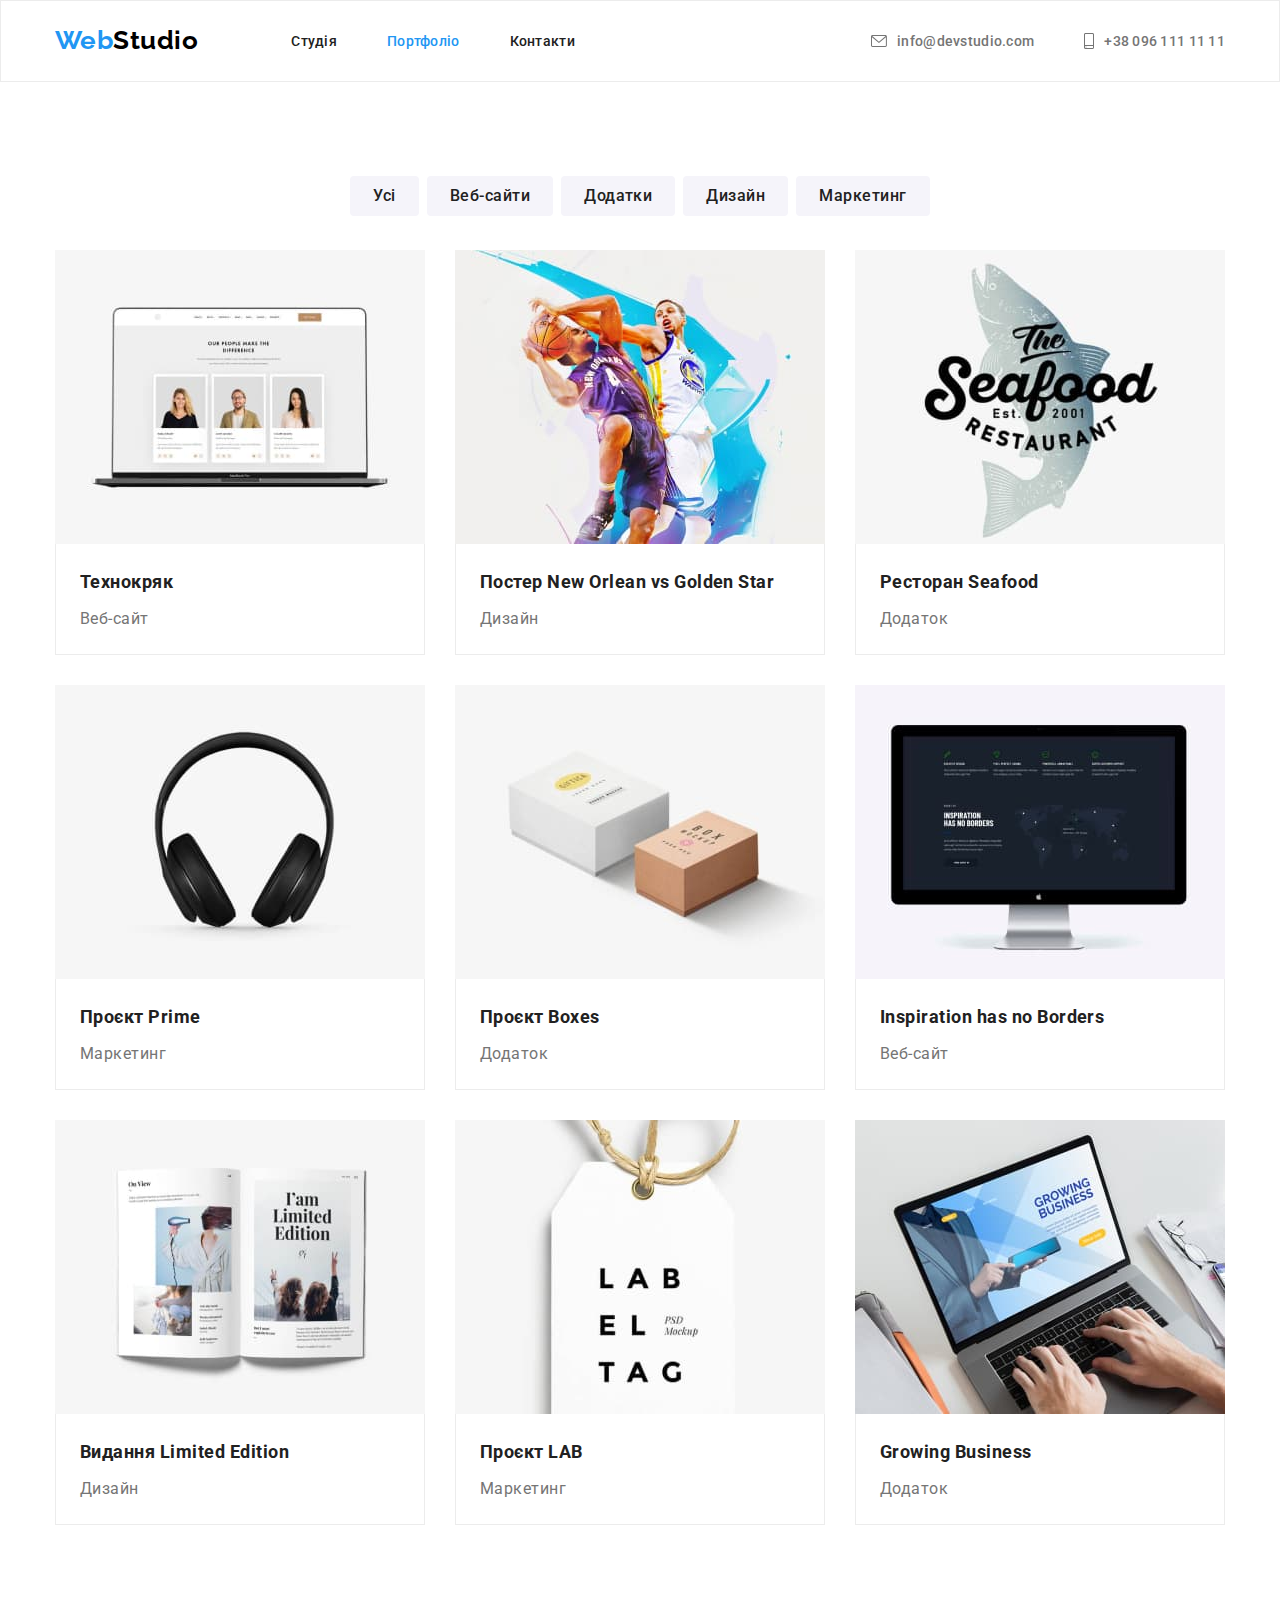
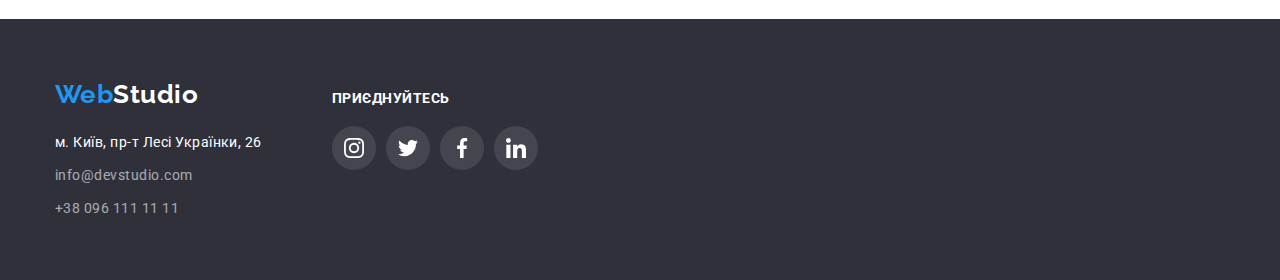
==== portfolio.html @ b8a4d385 "new commit" ====
<!DOCTYPE html>
<html lang="uk">
  <head>
    <meta charset="UTF-8" />
    <meta http-equiv="X-UA-Compatible" content="IE=edge" />
    <meta name="viewport" content="width=device-width, initial-scale=1.0" />
    <title>Document</title>
    <link
      href="https://fonts.googleapis.com/css2?family=Raleway:ital,wght@0,700;1,700&family=Roboto:ital,wght@0,400;0,500;0,700;0,900;1,400;1,500;1,700;1,900&display=swap"
      rel="stylesheet"
    />
    <link
      rel="stylesheet"
      href="https://cdnjs.cloudflare.com/ajax/libs/modern-normalize/1.1.0/modern-normalize.min.css"
    />
    <link rel="stylesheet" href="./css/styles.css" />
  </head>
  <body>
    <!--Шапка-->
    <header class="header"
      ><div class="container main-head">
        <nav class="nav main-head">
          <a class="logo link" href="./index.html">Web<span class="logo-color">Studio</span></a>
          <ul class="nav-list list">
            <li class="nav-item"><a class="nav-link link" href="./index.html">Студія</a></li>
            <li class="nav-item"
              ><a class="nav-link current link" href="./portfolio.html"> Портфоліо</a></li
            >
            <li class="nav-item"><a class="nav-link link" href="#contacts">Контакти</a></li>
          </ul>
        </nav>
        <ul class="contact-list list">
          <li class="contact-list-item"
            ><a class="contact-link link" href="mailto:info@devstudio.com">
              <svg class="contact-box-img" width="16" height="12">
                <use href="./images/icons.svg#envelope"></use>
              </svg>
              info@devstudio.com</a
            ></li
          >
          <li class="contact-list-item"
            ><a class="contact-link link" href="tel:+380961111111">
              <svg class="contact-box-img" width="10" height="16">
                <use href="./images/icons.svg#smartphone"></use>
              </svg>
              +38 096 111 11 11</a
            ></li
          >
        </ul></div
      >
    </header>
    <main>
      <section class="section">
        <!--Filter list-->
        <div class="container">
          <h2 class="visually-hidden">Список фильтрів</h2>
          <ul class="filter-list list">
            <li class="filter-list-item"
              ><button class="button secondary first-btn" type="button">Усі</button></li
            >
            <li class="filter-list-item"
              ><button class="button secondary" type="button">Веб-сайти</button></li
            >
            <li class="filter-list-item"
              ><button class="button secondary" type="button">Додатки</button></li
            >
            <li class="filter-list-item"
              ><button class="button secondary" type="button">Дизайн</button></li
            >
            <li class="filter-list-item"
              ><button class="button secondary" type="button">Маркетинг</button></li
            >
          </ul>
          <!-- Portfolio -->
          <ul class="potfolio-list list">
            <li class="potfolio-list-item">
              <a class="portfolio-link link" href=""
                ><img
                  class="portfolio-img"
                  src="./images/images-portfolio/img2.1.jpg"
                  alt="Сторінка сайту на ноутбуці"
                  width="370"
                  height="294"
                />
                <div class="underimg">
                  <h3 class="potfolio-title">Технокряк</h3>
                  <p class="potfolio-desc">Веб-сайт</p></div
                >
              </a></li
            ><li class="potfolio-list-item">
              <a class="portfolio-link link" href=""
                ><img
                  class="portfolio-img"
                  src="./images/images-portfolio/imgimg2.2.jpg"
                  alt="Два гравця тягнуться до м'яча"
                  width="370"
                  height="294"
                />
                <div class="underimg">
                  <h3 class="potfolio-title">Постер New Orlean vs Golden Star</h3>
                  <p class="potfolio-desc">Дизайн</p></div
                >
              </a></li
            ><li class="potfolio-list-item"
              ><a class="portfolio-link link" href=""
                ><img
                  class="portfolio-img"
                  src="./images/images-portfolio/imgimg2.3.jpg"
                  alt="Логотип ресторану"
                  width="370"
                  height="294"
                />
                <div class="underimg">
                  <h3 class="potfolio-title">Ресторан Seafood</h3>
                  <p class="potfolio-desc">Додаток</p></div
                >
              </a></li
            ><li class="potfolio-list-item">
              <a class="portfolio-link link" href=""
                ><img
                  class="portfolio-img"
                  src="./images/images-portfolio/imgimg2.4.jpg"
                  alt="Навушники"
                  width="370"
                  height="294"
                />
                <div class="underimg">
                  <h3 class="potfolio-title">Проєкт Prime</h3>
                  <p class="potfolio-desc">Маркетинг</p></div
                >
              </a></li
            ><li class="potfolio-list-item"
              ><a class="portfolio-link link" href=""
                ><img
                  class="portfolio-img"
                  src="./images/images-portfolio/imgimg2.5.jpg"
                  alt="Дві коробки"
                  width="370"
                  height="294"
                />
                <div class="underimg">
                  <h3 class="potfolio-title">Проєкт Boxes</h3>
                  <p class="potfolio-desc">Додаток</p></div
                >
              </a></li
            ><li class="potfolio-list-item"
              ><a class="portfolio-link link" href=""
                ><img
                  class="portfolio-img"
                  src="./images/images-portfolio/imgimg2.6.jpg"
                  alt="Монітор компьютера"
                  width="370"
                  height="294"
                />
                <div class="underimg">
                  <h3 class="potfolio-title">Inspiration has no Borders</h3>
                  <p class="potfolio-desc">Веб-сайт</p></div
                >
              </a></li
            ><li class="potfolio-list-item"
              ><a class="portfolio-link link" href=""
                ><img
                  class="portfolio-img"
                  src="./images/images-portfolio/imgimg2.7.jpg"
                  alt="Відкрита книга"
                  width="370"
                  height="294"
                />
                <div class="underimg">
                  <h3 class="potfolio-title">Видання Limited Edition</h3>
                  <p class="potfolio-desc">Дизайн</p></div
                >
              </a></li
            ><li class="potfolio-list-item"
              ><a class="portfolio-link link" href=""
                ><img
                  class="portfolio-img"
                  src="./images/images-portfolio/imgimg2.8.jpg"
                  alt="Ярлик на мотузці з логотипом"
                  width="370"
                  height="294"
                />
                <div class="underimg">
                  <h3 class="potfolio-title">Проєкт LAB</h3>
                  <p class="potfolio-desc">Маркетинг</p></div
                >
              </a></li
            ><li class="potfolio-list-item"
              ><a class="portfolio-link link" href=""
                ><img
                  class="portfolio-img"
                  src="./images/images-portfolio/imgimg2.9.jpg"
                  alt="Ноутбук на робочому столі"
                  width="370"
                  height="294"
                />
                <div class="underimg">
                  <h3 class="potfolio-title">Growing Business</h3>
                  <p class="potfolio-desc">Додаток</p></div
                >
              </a></li
            ></ul
          >
        </div></section
      >
    </main>
    <!--Підвал-->
    <footer>
      <div class="container footer-conteiner">
        <div class="footer-item"
          ><a class="logo-bottom link" href="./index.html"
            >Web<span class="footer-logo-color">Studio</span></a
          >
          <address class="contact-adress" id="contacts">
            <ul class="contact-adress-list list"
              ><li class="adress-item">
                <a
                  class="adress-link link"
                  href="https://goo.gl/maps/P9MRE7Qx5uQHdHFFA"
                  target="_blank"
                  rel="noopener noreferrer"
                  >м. Київ, пр-т Лесі Українки, 26</a
                ></li
              >
              <li class="contact-adress-item"
                ><a class="contact-adress-link link" href="mailto:info@devstudio.com"
                  >info@devstudio.com</a
                ></li
              >
              <li class="contact-adress-item"
                ><a class="contact-adress-link link" href="tel:+380961111111"
                  >+38 096 111 11 11</a
                ></li
              >
            </ul>
          </address>
        </div>
        <div class="footer-item">
          <h3 class="socials-title">Приєднуйтесь</h3>
          <ul class="socials-list">
            <li class="socials-item">
              <a
                class="socials-link socials-link-dark"
                href="https://www.instagram.com/"
                target="_blank"
                rel="noopener noreferrer"
                aria-label="Instagram"
              >
                <svg class="socials-icon socials-icon-dark">
                  <use href="./images/icons.svg#instagram"></use>
                </svg> </a
            ></li>
            <li class="socials-item">
              <a
                class="socials-link socials-link-dark"
                href="https://twitter.com/"
                target="_blank"
                rel="noopener noreferrer"
                aria-label="Twitter"
                ><svg class="socials-icon socials-icon-dark">
                  <use href="./images/icons.svg#twitter"></use></svg></a
            ></li>
            <li class="socials-item">
              <a
                class="socials-link socials-link-dark"
                href="https://www.facebook.com/"
                target="_blank"
                rel="noopener noreferrer"
                aria-label="Facebook"
                ><svg class="socials-icon socials-icon-dark">
                  <use href="./images/icons.svg#facebook"></use></svg></a
            ></li>
            <li class="socials-item">
              <a
                class="socials-link socials-link-dark"
                href="https://www.linkedin.com"
                target="_blank"
                rel="noopener noreferrer"
                aria-label="LinkedIn"
                ><svg class="socials-icon socials-icon-dark">
                  <use href="./images/icons.svg#linkedin"></use></svg></a
            ></li>
          </ul>
        </div>
      </div>
    </footer>
  </body>
</html>
---- css/styles.css ----
body {
  background-color: #ffffff;
  color: #757575;
  font-style: normal;
  font-family: Roboto, sans-serif;
  letter-spacing: 0.03em;
}
:root {
  --primery-text-color: #757575;
  --primery-accent-color: #2196f3;
  --primery-title-color: #212121;
  --primery-white-color: #ffffff;
  --logo-link-color: #afb1b8;
}
/* reset */
h1,
h2,
h3,
h4,
h5,
h6,
p {
  margin: 0;
}
img {
  display: block;
  max-width: 100%;
  height: auto;
}
.list {
  list-style: none;
  margin: 0;
  padding: 0;
}
.link {
  text-decoration: none;
  color: currentColor;
}
.visually-hidden {
  position: absolute;
  width: 1px;
  height: 1px;
  margin: -1px;
  border: 0;
  padding: 0;
  white-space: nowrap;
  clip-path: inset(100%);
  clip: rect(0 0 0 0);
  overflow: hidden;
}
.section {
  padding-top: 94px;
  padding-bottom: 94px;
}
.container {
  width: 1200px;
  padding-left: 15px;
  padding-right: 15px;
  margin-left: auto;
  margin-right: auto;
}
/* LOGO */
.logo {
  color: var(--primery-accent-color);
  font-family: 'Raleway';
  font-weight: 700;
  font-size: 26px;
  line-height: calc(31 / 26);
}
.logo-color {
  color: #000000;
}
/* NAVIGATION */
.header {
  border: 1px solid #ececec;
}
.nav-list {
  display: flex;
  margin-left: 93px;
}
/* .nav-list .nav-item + .nav-item {
  margin-left: 50px;
} */
.nav-list .nav-item:not(:last-child) {
  margin-right: 50px;
}
.nav-link {
  display: block;
  padding-top: 32px;
  padding-bottom: 32px;

  color: var(--primery-title-color);
  font-weight: 500;
  font-size: 14px;
  line-height: calc(16 / 14);
  letter-spacing: 0.02em;
}
.nav-link:hover,
.nav-link:focus {
  color: var(--primery-accent-color);
}
.nav-link.current {
  color: var(--primery-accent-color);
}
/* Contacts */
.logo {
  display: block;
  padding-top: 24px;
  padding-bottom: 25px;
}
.contact-box-img {
  fill: currentColor;
}
.contact-link {
  display: flex;
  padding-top: 32px;
  padding-bottom: 32px;
  gap: 10px;
  align-items: center;

  color: var(--primery-text-color);
  font-weight: 500;
  font-size: 14px;
  line-height: calc(16 / 14);
  letter-spacing: 0.02em;
}
.contact-link:hover,
.contact-link:focus {
  color: var(--primery-accent-color);
}
.contact-list {
  display: flex;
  margin-left: auto;
}
.contact-list .contact-list-item + .contact-list-item {
  margin-left: 50px;
}
.main-head {
  display: flex;
  align-items: center;
}
/* Hero section */
.hero-section {
  height: 600px;
  max-width: 1600px;
  margin-left: auto;
  margin-right: auto;
  background-color: #c4c4c4;
  background-image: linear-gradient(to right, rgba(47, 48, 58, 0.4), rgba(47, 48, 58, 0.5)),
    url('../images/Heroimg.jpg');
  background-repeat: no-repeat;
  background-position: center;
  background-size: cover;
  padding-bottom: 200px;
  padding-top: 200px;
  margin-top: 0;
  margin-bottom: 0;
}
.hero-title {
  margin-top: 0;
  margin-left: auto;
  margin-right: auto;
  margin-bottom: 30px;

  color: #ffffff;
  font-weight: 900;
  font-size: 44px;
  line-height: calc(60 / 44);
  letter-spacing: 0.06em;
  text-transform: uppercase;
  text-align: center;
  width: 696px;
}
/* Кнопки */
.button {
  border-radius: 4px;
  border: 1px solid transparent;
  text-align: center;
  cursor: pointer;
  font-family: inherit;
  font-size: 16px;
}
.button.primary {
  display: block;
  margin-left: auto;
  margin-right: auto;
  color: var(--primery-white-color);
  background-color: var(--primery-accent-color);
  box-shadow: 0px 4px 4px rgba(0, 0, 0, 0.15);
  font-weight: 700;
  line-height: calc(30 / 16);
  letter-spacing: 0.06em;
  padding: 10px 32px;
  min-width: 216px;
}
.button.primary:hover,
.button.primary:focus,
.button.primary:active {
  color: var(--primery-title-color);
  background: #f5f4fa;
}
.button.secondary {
  padding: 6px 22px;
  color: var(--primery-title-color);
  background: #f5f4fa;
  font-weight: 500;
  line-height: calc(26 / 16);
  letter-spacing: 0.03em;
}

.filter-list-item.first-btn {
  padding: 6px 30px;
}

.button.secondary:hover,
.button.secondary:focus,
.button.secondary:active {
  color: var(--primery-white-color);
  background-color: var(--primery-accent-color);
  box-shadow: 0px 3px 1px rgba(0, 0, 0, 0.1), 0px 1px 2px rgba(0, 0, 0, 0.08),
    0px 2px 2px rgba(0, 0, 0, 0.12);
}

/* Our benefits */
.benefits-list {
  display: flex;
  align-items: center;
  align-items: flex-start;
}
.benefits-box {
  display: flex;
  justify-content: center;
  align-items: center;
  margin-bottom: 30px;
  height: 120px;
  background: #f5f4fa;
  border-radius: 4px;
}
.benefits-box-img {
  width: 70px;
  height: 70px;
}
.benefits-title {
  margin-bottom: 10px;
  color: var(--primery-title-color);
  font-size: 14px;
  line-height: calc(16 / 14);
  text-transform: uppercase;
}
.benefits-desc {
  font-size: 14px;
  line-height: calc(24 / 14);
}
.benefits-list-item {
  width: 270px;
}
.benefits-list .benefits-list-item:not(:last-child) {
  margin-right: 30px;
}
/* Work section */
.work-section {
  padding-top: 0;
}
.work-title {
  margin-bottom: 50px;

  color: var(--primery-title-color);
  font-size: 36px;
  line-height: calc(42 / 36);
  text-align: center;
}
.work-list {
  display: flex;
}
.work-list .list-item + .list-item {
  margin-left: 30px;
  align-items: center;
}
/* Наша команда */
.team-title {
  margin-bottom: 50px;

  color: var(--primery-title-color);
  font-size: 36px;
  line-height: calc(42 / 36);
  text-align: center;
}
.team-box {
  background-color: var(--primery-white-color);
  padding-top: 30px;
  padding-bottom: 30px;
}
.team-item {
  box-shadow: 0px 1px 3px rgba(0, 0, 0, 0.12), 0px 1px 1px rgba(0, 0, 0, 0.14),
    0px 2px 1px rgba(0, 0, 0, 0.2);
  border-radius: 0px 0px 4px 4px;
}
.team-name {
  margin-bottom: 10px;

  color: var(--primery-title-color);
  font-weight: 500;
  font-size: 16px;
  line-height: calc(19 / 16);
  text-align: center;
}
.team-desc {
  line-height: calc(19 / 16);
  text-align: center;
  margin-bottom: 28px;
}
.team-section {
  background: #f5f4fa;
}
.team-list {
  display: flex;
}
.team-list .list-item + .list-item {
  margin-left: 30px;
  align-items: center;
}
/* Team Socials */
.socials-list {
  list-style: none;
  display: flex;
  gap: 10px;
  justify-content: center;
  padding-left: 0;
  margin: 0;
}
.socials-link {
  display: flex;
  justify-content: center;
  align-items: center;

  width: 44px;
  height: 44px;
  background-color: var(--primery-white-color);
  border-radius: 50%;
}
.socials-icon {
  width: 20px;
  height: 20px;
  fill: var(--logo-link-color);
}
.socials-link:hover,
.socials-link:focus {
  background-color: var(--primery-accent-color);
}
.socials-link:hover .socials-icon,
.socials-link:focus .socials-icon {
  fill: var(--primery-white-color);
}
/* Clients */
.clients-title {
  margin-bottom: 50px;

  color: var(--primery-title-color);
  font-size: 36px;
  line-height: calc(42 / 36);
  text-align: center;
}
.clients-list {
  display: flex;
  margin: 0;
  padding-left: 0;
  justify-content: center;
  gap: 30px;
  list-style: none;
}
.clients-link {
  display: flex;
  justify-content: center;
  align-items: center;

  width: 170px;
  height: 92px;
  border: 1px solid var(--logo-link-color);
  border-radius: 4px;
}
.clients-icon {
  width: 106px;
  height: 60px;

  fill: var(--logo-link-color);
}
.clients-link:hover,
.clients-link:focus {
  border: 1px solid var(--primery-accent-color);
}
.clients-link:hover .clients-icon,
.clients-link:focus .clients-icon {
  fill: var(--primery-accent-color);
  cursor: pointer;
}
/* Portfolio */
.filter-list {
  margin-bottom: 34px;
}
.filter-list {
  display: flex;
  justify-content: center;
}
.filter-list .filter-list-item + .filter-list-item {
  margin-left: 8px;
}
.potfolio-title {
  margin-bottom: 4px;

  color: var(--primery-title-color);
  font-size: 18px;
  line-height: calc(36 / 18);
}
.potfolio-desc {
  line-height: calc(30 / 16);
}
.potfolio-list {
  display: flex;
  flex-wrap: wrap;
  gap: 30px;
}
.potfolio-list-item {
  flex-basis: calc((100% - 60px) / 3);
}
.potfolio-list-item:hover,
.potfolio-list-item:focus {
  box-shadow: 0px 1px 1px rgba(0, 0, 0, 0.12), 0px 4px 4px rgba(0, 0, 0, 0.06),
    1px 4px 6px rgba(0, 0, 0, 0.16);
}
.underimg {
  padding: 20px 24px;
  border-left: 1px solid #ececec;
  border-right: 1px solid #ececec;
  border-bottom: 1px solid #ececec;
}
/* Footer */
footer {
  padding-top: 60px;
  padding-bottom: 60px;
  background-color: #2f303a;
}
.footer-logo-color {
  color: var(--primery-white-color);
}
.logo-bottom {
  display: block;
  margin-bottom: 20px;

  color: var(--primery-accent-color);
  font-family: 'Raleway';
  font-weight: 700;
  font-size: 26px;
  line-height: calc(31 / 26);
}
.adress-link {
  color: var(--primery-white-color);
  font-style: normal;
  font-weight: 400;
  font-size: 14px;
  line-height: calc(24 / 14);
  text-decoration: none;
}
.adress-link:hover,
.adress-link:focus {
  color: var(--primery-accent-color);
}
.contact-adress-link {
  font-style: normal;
  font-weight: 400;
  font-size: 14px;
  line-height: calc(24 / 14);
  color: rgba(255, 255, 255, 0.6);
}
.contact-adress-link:hover,
.contact-adress-link:focus {
  color: var(--primery-accent-color);
}
.contact-adress-list > li {
  margin-bottom: 9px;
}
.contact-adress-list > li:last-child {
  margin-bottom: 0px;
}
.footer-conteiner {
  display: flex;
  align-items: baseline;
  list-style: none;
}
.footer-item:nth-child(2) {
  margin-left: 70px;
}
.socials-title {
  font-weight: 700;
  font-size: 14px;
  line-height: calc(16 / 14);
  text-transform: uppercase;
  color: var(--primery-white-color);
  margin-bottom: 20px;
}
.socials-link-dark {
  background-color: rgba(255, 255, 255, 0.1);
}
.socials-icon-dark {
  width: 20px;
  height: 20px;
  fill: var(--primery-white-color);
}
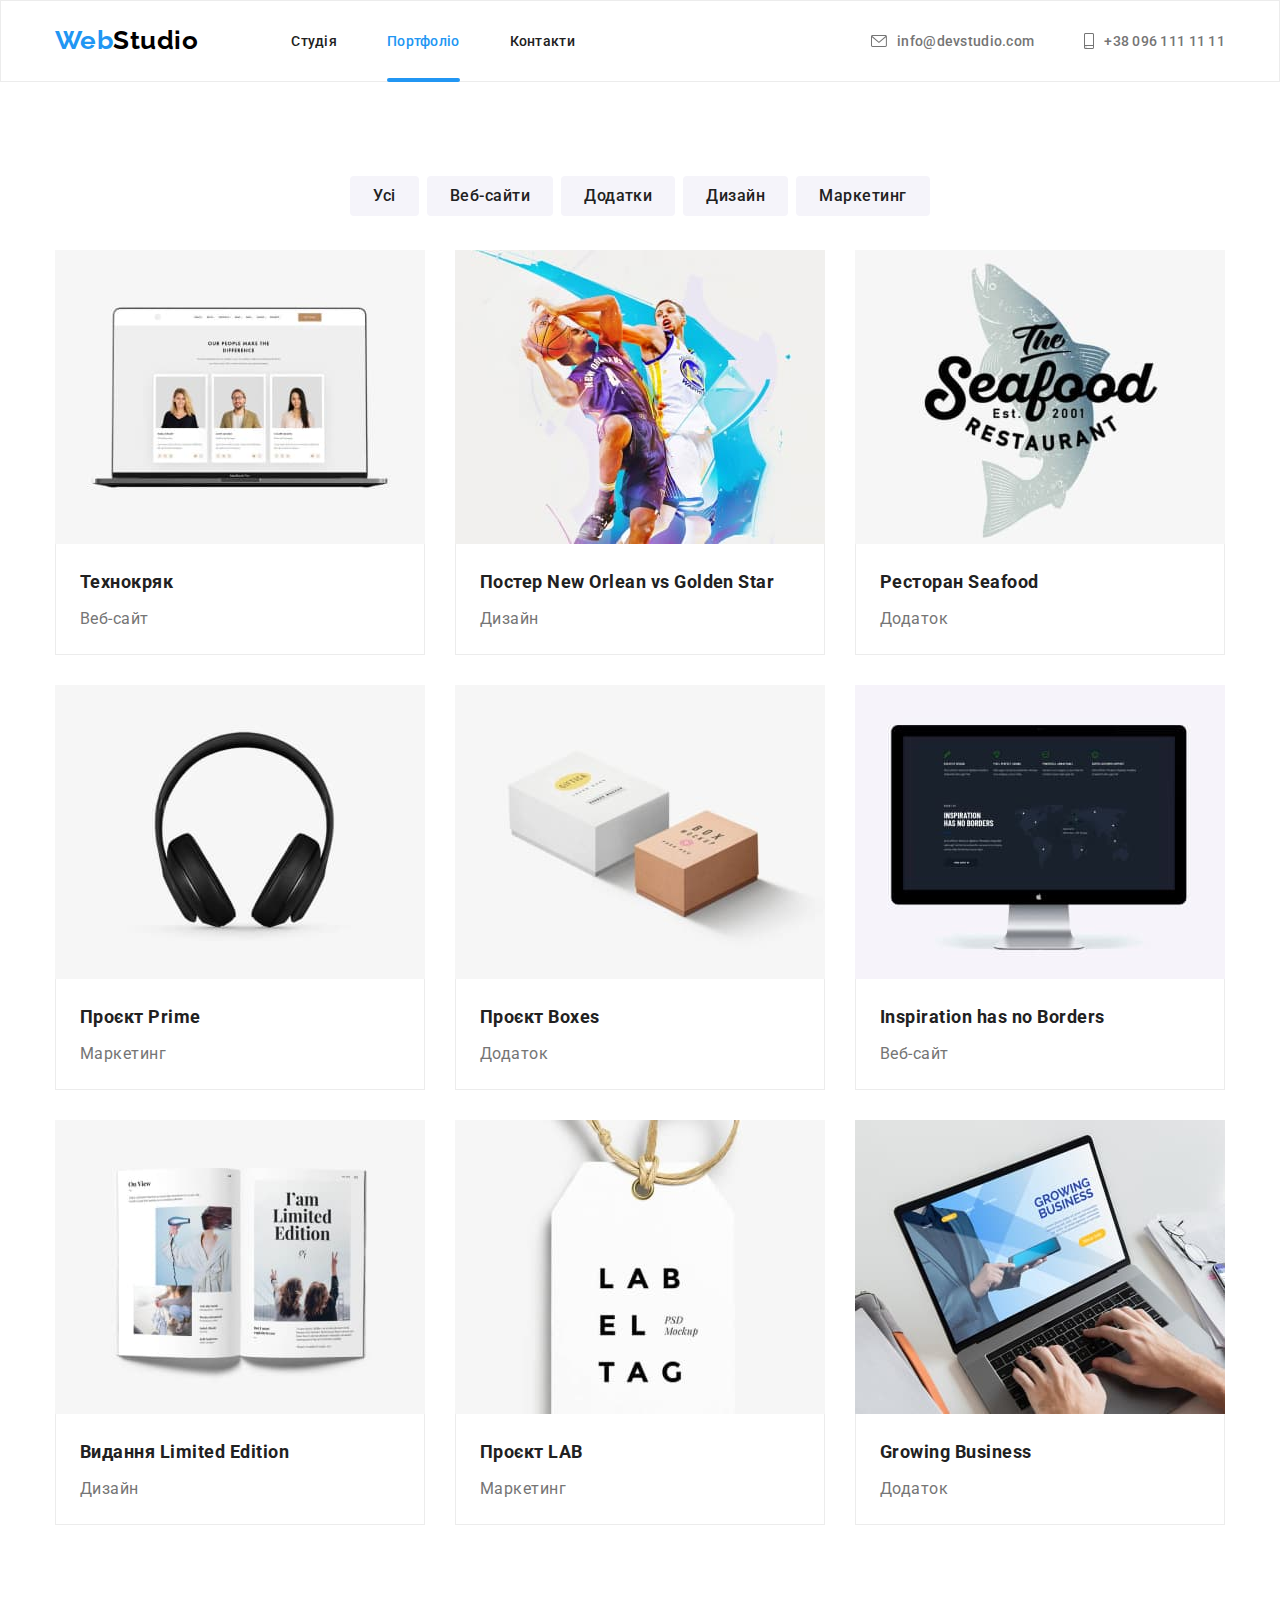
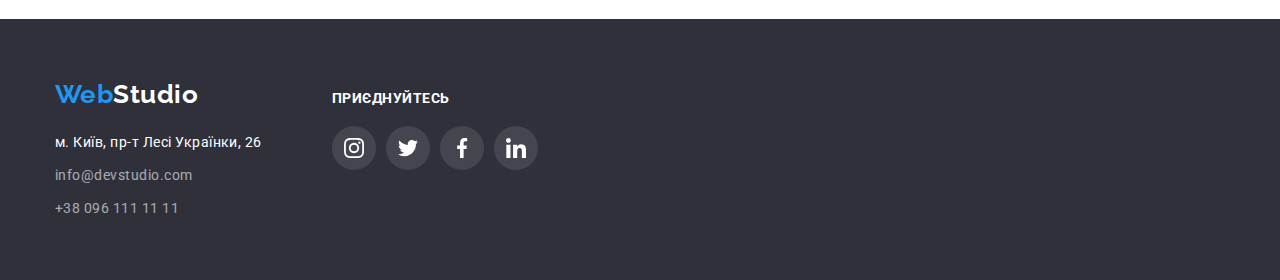
==== commit 34fdaaac: "new commit" ====
--- a/portfolio.html
+++ b/portfolio.html
@@ -75,27 +75,41 @@
           <ul class="potfolio-list list">
             <li class="potfolio-list-item">
               <a class="portfolio-link link" href=""
-                ><img
-                  class="portfolio-img"
-                  src="./images/images-portfolio/img2.1.jpg"
-                  alt="Сторінка сайту на ноутбуці"
-                  width="370"
-                  height="294"
-                />
-                <div class="underimg">
-                  <h3 class="potfolio-title">Технокряк</h3>
-                  <p class="potfolio-desc">Веб-сайт</p></div
-                >
+                ><div class="portfolio-img-box"
+                  ><img
+                    class="portfolio-img"
+                    src="./images/images-portfolio/img2.1.jpg"
+                    alt="Сторінка сайту на ноутбуці"
+                    width="370"
+                    height="294"
+                  />
+                  <p class="card-desc"
+                    >Ресурс пропонує комплексні пропозиції з різним рівнем функціоналу та сервісів.
+                    Все це дозволить відвідувачу отримати вичерпні відомості про компанію чи
+                    приватну особу.</p
+                  ></div
+                  ><div class="underimg">
+                    <h3 class="potfolio-title">Технокряк</h3>
+                    <p class="potfolio-desc">Веб-сайт</p></div
+                  >
               </a></li
             ><li class="potfolio-list-item">
               <a class="portfolio-link link" href=""
-                ><img
-                  class="portfolio-img"
-                  src="./images/images-portfolio/imgimg2.2.jpg"
-                  alt="Два гравця тягнуться до м'яча"
-                  width="370"
-                  height="294"
-                />
+                ><div class="portfolio-img-box"
+                  ><img
+                    class="portfolio-img"
+                    src="./images/images-portfolio/imgimg2.2.jpg"
+                    alt="Два гравця тягнуться до м'яча"
+                    width="370"
+                    height="294"
+                  />
+                  <p class="card-desc"
+                    >Ресурс пропонує комплексні пропозиції з різним рівнем функціоналу та сервісів.
+                    Все це дозволить відвідувачу отримати вичерпні відомості про компанію чи
+                    приватну особу.</p
+                  ></div
+                >
+
                 <div class="underimg">
                   <h3 class="potfolio-title">Постер New Orlean vs Golden Star</h3>
                   <p class="potfolio-desc">Дизайн</p></div
@@ -103,13 +117,20 @@
               </a></li
             ><li class="potfolio-list-item"
               ><a class="portfolio-link link" href=""
-                ><img
-                  class="portfolio-img"
-                  src="./images/images-portfolio/imgimg2.3.jpg"
-                  alt="Логотип ресторану"
-                  width="370"
-                  height="294"
-                />
+                ><div class="portfolio-img-box"
+                  ><img
+                    class="portfolio-img"
+                    src="./images/images-portfolio/imgimg2.3.jpg"
+                    alt="Логотип ресторану"
+                    width="370"
+                    height="294"
+                  /><p class="card-desc"
+                    >Ресурс пропонує комплексні пропозиції з різним рівнем функціоналу та сервісів.
+                    Все це дозволить відвідувачу отримати вичерпні відомості про компанію чи
+                    приватну особу.</p
+                  ></div
+                >
+
                 <div class="underimg">
                   <h3 class="potfolio-title">Ресторан Seafood</h3>
                   <p class="potfolio-desc">Додаток</p></div
@@ -117,13 +138,20 @@
               </a></li
             ><li class="potfolio-list-item">
               <a class="portfolio-link link" href=""
-                ><img
-                  class="portfolio-img"
-                  src="./images/images-portfolio/imgimg2.4.jpg"
-                  alt="Навушники"
-                  width="370"
-                  height="294"
-                />
+                ><div class="portfolio-img-box"
+                  ><img
+                    class="portfolio-img"
+                    src="./images/images-portfolio/imgimg2.4.jpg"
+                    alt="Навушники"
+                    width="370"
+                    height="294"
+                  /><p class="card-desc"
+                    >Ресурс пропонує комплексні пропозиції з різним рівнем функціоналу та сервісів.
+                    Все це дозволить відвідувачу отримати вичерпні відомості про компанію чи
+                    приватну особу.</p
+                  ></div
+                >
+
                 <div class="underimg">
                   <h3 class="potfolio-title">Проєкт Prime</h3>
                   <p class="potfolio-desc">Маркетинг</p></div
@@ -131,13 +159,20 @@
               </a></li
             ><li class="potfolio-list-item"
               ><a class="portfolio-link link" href=""
-                ><img
-                  class="portfolio-img"
-                  src="./images/images-portfolio/imgimg2.5.jpg"
-                  alt="Дві коробки"
-                  width="370"
-                  height="294"
-                />
+                ><div class="portfolio-img-box"
+                  ><img
+                    class="portfolio-img"
+                    src="./images/images-portfolio/imgimg2.5.jpg"
+                    alt="Дві коробки"
+                    width="370"
+                    height="294"
+                  /><p class="card-desc"
+                    >Ресурс пропонує комплексні пропозиції з різним рівнем функціоналу та сервісів.
+                    Все це дозволить відвідувачу отримати вичерпні відомості про компанію чи
+                    приватну особу.</p
+                  ></div
+                >
+
                 <div class="underimg">
                   <h3 class="potfolio-title">Проєкт Boxes</h3>
                   <p class="potfolio-desc">Додаток</p></div
@@ -145,13 +180,20 @@
               </a></li
             ><li class="potfolio-list-item"
               ><a class="portfolio-link link" href=""
-                ><img
-                  class="portfolio-img"
-                  src="./images/images-portfolio/imgimg2.6.jpg"
-                  alt="Монітор компьютера"
-                  width="370"
-                  height="294"
-                />
+                ><div class="portfolio-img-box"
+                  ><img
+                    class="portfolio-img"
+                    src="./images/images-portfolio/imgimg2.6.jpg"
+                    alt="Монітор компьютера"
+                    width="370"
+                    height="294"
+                  /><p class="card-desc"
+                    >Ресурс пропонує комплексні пропозиції з різним рівнем функціоналу та сервісів.
+                    Все це дозволить відвідувачу отримати вичерпні відомості про компанію чи
+                    приватну особу.</p
+                  ></div
+                >
+
                 <div class="underimg">
                   <h3 class="potfolio-title">Inspiration has no Borders</h3>
                   <p class="potfolio-desc">Веб-сайт</p></div
@@ -159,13 +201,20 @@
               </a></li
             ><li class="potfolio-list-item"
               ><a class="portfolio-link link" href=""
-                ><img
-                  class="portfolio-img"
-                  src="./images/images-portfolio/imgimg2.7.jpg"
-                  alt="Відкрита книга"
-                  width="370"
-                  height="294"
-                />
+                ><div class="portfolio-img-box"
+                  ><img
+                    class="portfolio-img"
+                    src="./images/images-portfolio/imgimg2.7.jpg"
+                    alt="Відкрита книга"
+                    width="370"
+                    height="294"
+                  /><p class="card-desc"
+                    >Ресурс пропонує комплексні пропозиції з різним рівнем функціоналу та сервісів.
+                    Все це дозволить відвідувачу отримати вичерпні відомості про компанію чи
+                    приватну особу.</p
+                  ></div
+                >
+
                 <div class="underimg">
                   <h3 class="potfolio-title">Видання Limited Edition</h3>
                   <p class="potfolio-desc">Дизайн</p></div
@@ -173,13 +222,20 @@
               </a></li
             ><li class="potfolio-list-item"
               ><a class="portfolio-link link" href=""
-                ><img
-                  class="portfolio-img"
-                  src="./images/images-portfolio/imgimg2.8.jpg"
-                  alt="Ярлик на мотузці з логотипом"
-                  width="370"
-                  height="294"
-                />
+                ><div class="portfolio-img-box"
+                  ><img
+                    class="portfolio-img"
+                    src="./images/images-portfolio/imgimg2.8.jpg"
+                    alt="Ярлик на мотузці з логотипом"
+                    width="370"
+                    height="294"
+                  /><p class="card-desc"
+                    >Ресурс пропонує комплексні пропозиції з різним рівнем функціоналу та сервісів.
+                    Все це дозволить відвідувачу отримати вичерпні відомості про компанію чи
+                    приватну особу.</p
+                  ></div
+                >
+
                 <div class="underimg">
                   <h3 class="potfolio-title">Проєкт LAB</h3>
                   <p class="potfolio-desc">Маркетинг</p></div
@@ -187,13 +243,19 @@
               </a></li
             ><li class="potfolio-list-item"
               ><a class="portfolio-link link" href=""
-                ><img
-                  class="portfolio-img"
-                  src="./images/images-portfolio/imgimg2.9.jpg"
-                  alt="Ноутбук на робочому столі"
-                  width="370"
-                  height="294"
-                />
+                ><div class="portfolio-img-box"
+                  ><img
+                    class="portfolio-img"
+                    src="./images/images-portfolio/imgimg2.9.jpg"
+                    alt="Ноутбук на робочому столі"
+                    width="370"
+                    height="294"
+                  /><p class="card-desc"
+                    >Ресурс пропонує комплексні пропозиції з різним рівнем функціоналу та сервісів.
+                    Все це дозволить відвідувачу отримати вичерпні відомості про компанію чи
+                    приватну особу.</p
+                  ></div
+                >
                 <div class="underimg">
                   <h3 class="potfolio-title">Growing Business</h3>
                   <p class="potfolio-desc">Додаток</p></div
--- a/css/styles.css
+++ b/css/styles.css
@@ -85,6 +85,8 @@
   margin-right: 50px;
 }
 .nav-link {
+  position: relative;
+
   display: block;
   padding-top: 32px;
   padding-bottom: 32px;
@@ -102,6 +104,20 @@
 .nav-link.current {
   color: var(--primery-accent-color);
 }
+.current::after {
+  content: '';
+
+  position: absolute;
+  left: 0;
+  bottom: -1px;
+
+  display: block;
+  width: 100%;
+  height: 4px;
+  background-color: var(--primery-accent-color);
+  border-radius: 2px;
+}
+
 /* Contacts */
 .logo {
   display: block;
@@ -272,9 +288,42 @@
 .work-list {
   display: flex;
 }
-.work-list .list-item + .list-item {
+.work-list-item {
+  position: relative;
+}
+.work-list .work-list-item + .work-list-item {
   margin-left: 30px;
   align-items: center;
+}
+.work-list-item::before {
+  display: inline-block;
+  content: '';
+
+  position: absolute;
+  left: 0;
+  bottom: 0;
+
+  width: 100%;
+  height: 70px;
+  background-color: rgba(47, 48, 58, 0.8);
+}
+.work-img-desc {
+  display: inline-block;
+  content: '';
+
+  position: absolute;
+  bottom: 27px;
+  left: 50%;
+
+  transform: translate(-50%, 0);
+
+  font-weight: 700;
+  font-size: 14px;
+  line-height: 16px;
+  text-align: center;
+  letter-spacing: 0.03em;
+  text-transform: uppercase;
+  color: var(--primery-white-color);
 }
 /* Наша команда */
 .team-title {
@@ -432,6 +481,49 @@
   border-left: 1px solid #ececec;
   border-right: 1px solid #ececec;
   border-bottom: 1px solid #ececec;
+  width: 370px;
+  height: 111px;
+}
+.portfolio-img-box {
+  position: relative;
+  overflow: hidden;
+}
+
+.card-desc {
+  display: inline-block;
+  padding: 63px 24px;
+  content: '';
+
+  position: absolute;
+  top: 0;
+  left: 0;
+
+  width: 100%;
+  height: 100%;
+  color: var(--primery-white-color);
+  font-weight: 400;
+  font-size: 18px;
+  line-height: calc(28 / 18);
+  transform: translateY(100%);
+  transition: transform 250ms cubic-bezier(0.4, 0, 0.2, 1);
+}
+.portfolio-img-box::before {
+  display: inline-block;
+  content: '';
+
+  position: absolute;
+  top: 0;
+  left: 0;
+
+  width: 100%;
+  height: 100%;
+  background-color: rgba(33, 150, 243, 0.9);
+  transform: translateY(100%);
+  transition: transform 250ms cubic-bezier(0.4, 0, 0.2, 1);
+}
+.portfolio-link:hover .portfolio-img-box::before,
+.portfolio-link:hover .card-desc{
+  transform: translateY(0);
 }
 /* Footer */
 footer {
